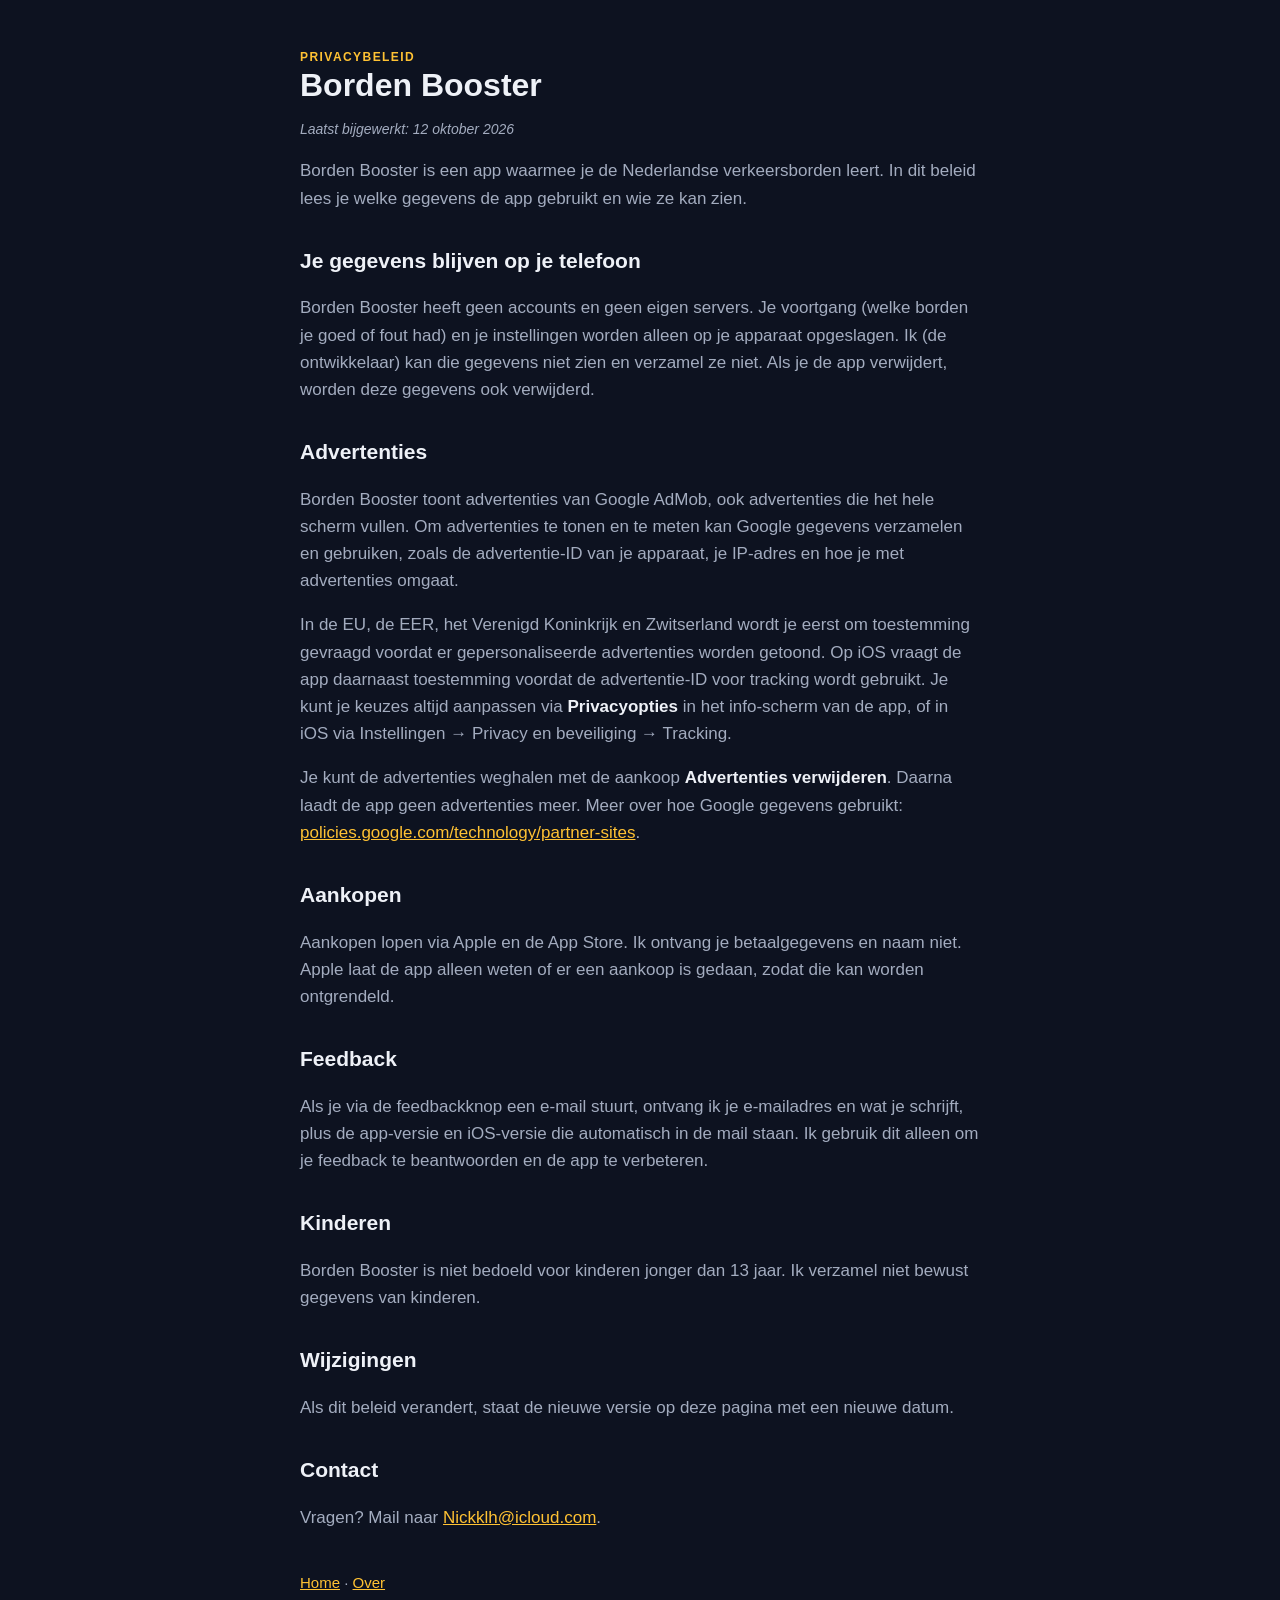
==== privacy.html @ 4d6b13c5 "Add files via upload" ====
<!doctype html>
<html lang="nl">
<head>
<meta charset="utf-8">
<meta name="viewport" content="width=device-width, initial-scale=1">
<title>Borden Booster – Privacybeleid</title>
<link rel="stylesheet" href="style.css">
</head>
<body>
<main>
<div class="tag">Privacybeleid</div>
<h1>Borden Booster</h1>
<p class="updated">Laatst bijgewerkt: 12 oktober 2026</p>

<p>Borden Booster is een app waarmee je de Nederlandse verkeersborden leert. In dit beleid lees je welke gegevens de app gebruikt en wie ze kan zien.</p>

<h2>Je gegevens blijven op je telefoon</h2>
<p>Borden Booster heeft geen accounts en geen eigen servers. Je voortgang (welke borden je goed of fout had) en je instellingen worden alleen op je apparaat opgeslagen. Ik (de ontwikkelaar) kan die gegevens niet zien en verzamel ze niet. Als je de app verwijdert, worden deze gegevens ook verwijderd.</p>

<h2>Advertenties</h2>
<p>Borden Booster toont advertenties van Google AdMob, ook advertenties die het hele scherm vullen. Om advertenties te tonen en te meten kan Google gegevens verzamelen en gebruiken, zoals de advertentie-ID van je apparaat, je IP-adres en hoe je met advertenties omgaat.</p>
<p>In de EU, de EER, het Verenigd Koninkrijk en Zwitserland wordt je eerst om toestemming gevraagd voordat er gepersonaliseerde advertenties worden getoond. Op iOS vraagt de app daarnaast toestemming voordat de advertentie-ID voor tracking wordt gebruikt. Je kunt je keuzes altijd aanpassen via <strong>Privacyopties</strong> in het info-scherm van de app, of in iOS via Instellingen → Privacy en beveiliging → Tracking.</p>
<p>Je kunt de advertenties weghalen met de aankoop <strong>Advertenties verwijderen</strong>. Daarna laadt de app geen advertenties meer. Meer over hoe Google gegevens gebruikt: <a href="https://policies.google.com/technology/partner-sites">policies.google.com/technology/partner-sites</a>.</p>

<h2>Aankopen</h2>
<p>Aankopen lopen via Apple en de App Store. Ik ontvang je betaalgegevens en naam niet. Apple laat de app alleen weten of er een aankoop is gedaan, zodat die kan worden ontgrendeld.</p>

<h2>Feedback</h2>
<p>Als je via de feedbackknop een e-mail stuurt, ontvang ik je e-mailadres en wat je schrijft, plus de app-versie en iOS-versie die automatisch in de mail staan. Ik gebruik dit alleen om je feedback te beantwoorden en de app te verbeteren.</p>

<h2>Kinderen</h2>
<p>Borden Booster is niet bedoeld voor kinderen jonger dan 13 jaar. Ik verzamel niet bewust gegevens van kinderen.</p>

<h2>Wijzigingen</h2>
<p>Als dit beleid verandert, staat de nieuwe versie op deze pagina met een nieuwe datum.</p>

<h2>Contact</h2>
<p>Vragen? Mail naar <a href="mailto:Nickklh@icloud.com?subject=Borden%20Booster%20privacy">Nickklh@icloud.com</a>.</p>

<p class="nav"><a href="index.html">Home</a> · <a href="about.html">Over</a></p>
</main>
</body>
</html>
---- style.css ----
:root { --bg:#0d1220; --card:#161d2e; --text:#eef1f7; --muted:#a3acbf; --accent:#ffc233; --green:#29e57a; }
* { box-sizing:border-box; }
body { margin:0; background:var(--bg); color:var(--text); font:17px/1.6 -apple-system, BlinkMacSystemFont, "Segoe UI", Roboto, sans-serif; }
main { max-width:720px; margin:0 auto; padding:48px 20px 64px; }
header { display:flex; align-items:center; gap:16px; margin-bottom:28px; }
header img { width:72px; height:72px; border-radius:16px; }
h1 { font-size:32px; line-height:1.15; margin:0; }
h2 { font-size:21px; margin:32px 0 6px; }
p, li { color:var(--muted); }
strong { color:var(--text); }
a { color:var(--accent); }
.tag { color:var(--accent); font-size:12px; font-weight:800; letter-spacing:.12em; text-transform:uppercase; }
.card { background:var(--card); border-radius:18px; padding:20px 22px; margin:18px 0; }
.nav { margin-top:40px; color:var(--muted); font-size:15px; }
.updated { font-style:italic; font-size:14px; }
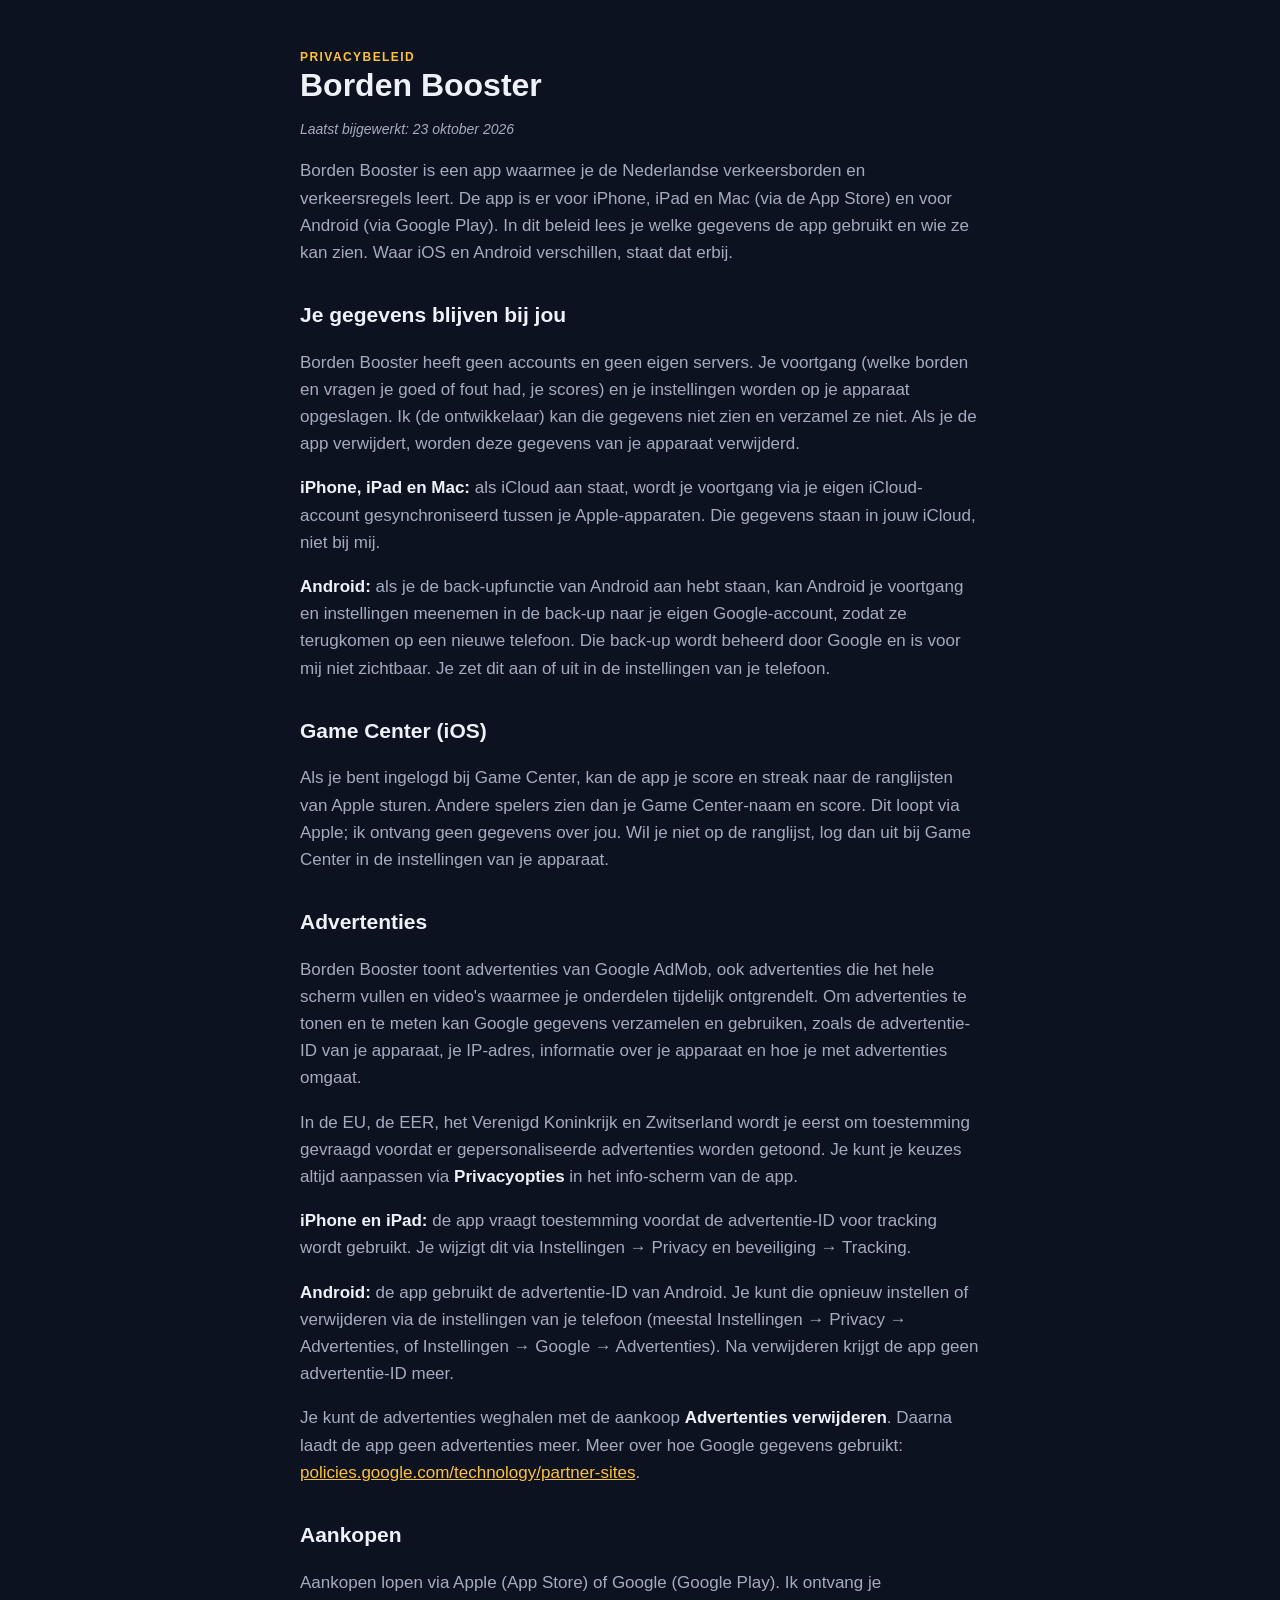
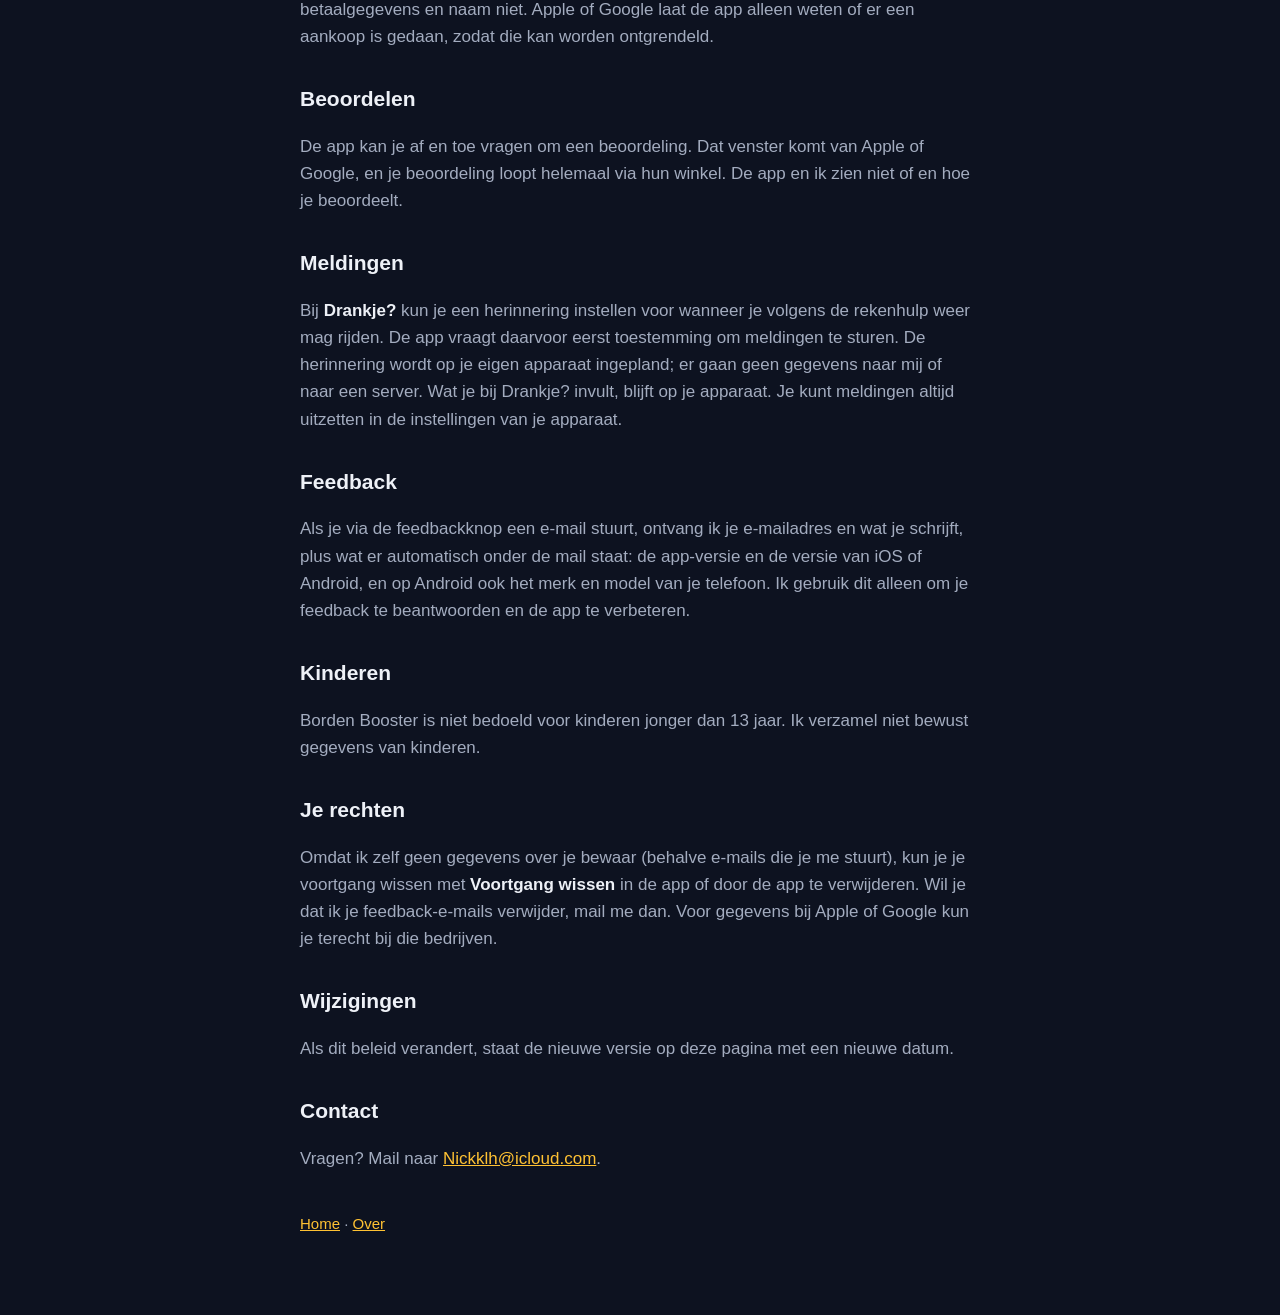
==== commit 62b6b546: "Privacybeleid bijgewerkt voor Android" ====
--- a/privacy.html
+++ b/privacy.html
@@ -10,26 +10,42 @@
 <main>
 <div class="tag">Privacybeleid</div>
 <h1>Borden Booster</h1>
-<p class="updated">Laatst bijgewerkt: 12 oktober 2026</p>
+<p class="updated">Laatst bijgewerkt: 23 oktober 2026</p>
 
-<p>Borden Booster is een app waarmee je de Nederlandse verkeersborden leert. In dit beleid lees je welke gegevens de app gebruikt en wie ze kan zien.</p>
+<p>Borden Booster is een app waarmee je de Nederlandse verkeersborden en verkeersregels leert. De app is er voor iPhone, iPad en Mac (via de App Store) en voor Android (via Google Play). In dit beleid lees je welke gegevens de app gebruikt en wie ze kan zien. Waar iOS en Android verschillen, staat dat erbij.</p>
 
-<h2>Je gegevens blijven op je telefoon</h2>
-<p>Borden Booster heeft geen accounts en geen eigen servers. Je voortgang (welke borden je goed of fout had) en je instellingen worden alleen op je apparaat opgeslagen. Ik (de ontwikkelaar) kan die gegevens niet zien en verzamel ze niet. Als je de app verwijdert, worden deze gegevens ook verwijderd.</p>
+<h2>Je gegevens blijven bij jou</h2>
+<p>Borden Booster heeft geen accounts en geen eigen servers. Je voortgang (welke borden en vragen je goed of fout had, je scores) en je instellingen worden op je apparaat opgeslagen. Ik (de ontwikkelaar) kan die gegevens niet zien en verzamel ze niet. Als je de app verwijdert, worden deze gegevens van je apparaat verwijderd.</p>
+<p><strong>iPhone, iPad en Mac:</strong> als iCloud aan staat, wordt je voortgang via je eigen iCloud-account gesynchroniseerd tussen je Apple-apparaten. Die gegevens staan in jouw iCloud, niet bij mij.</p>
+<p><strong>Android:</strong> als je de back-upfunctie van Android aan hebt staan, kan Android je voortgang en instellingen meenemen in de back-up naar je eigen Google-account, zodat ze terugkomen op een nieuwe telefoon. Die back-up wordt beheerd door Google en is voor mij niet zichtbaar. Je zet dit aan of uit in de instellingen van je telefoon.</p>
+
+<h2>Game Center (iOS)</h2>
+<p>Als je bent ingelogd bij Game Center, kan de app je score en streak naar de ranglijsten van Apple sturen. Andere spelers zien dan je Game Center-naam en score. Dit loopt via Apple; ik ontvang geen gegevens over jou. Wil je niet op de ranglijst, log dan uit bij Game Center in de instellingen van je apparaat.</p>
 
 <h2>Advertenties</h2>
-<p>Borden Booster toont advertenties van Google AdMob, ook advertenties die het hele scherm vullen. Om advertenties te tonen en te meten kan Google gegevens verzamelen en gebruiken, zoals de advertentie-ID van je apparaat, je IP-adres en hoe je met advertenties omgaat.</p>
-<p>In de EU, de EER, het Verenigd Koninkrijk en Zwitserland wordt je eerst om toestemming gevraagd voordat er gepersonaliseerde advertenties worden getoond. Op iOS vraagt de app daarnaast toestemming voordat de advertentie-ID voor tracking wordt gebruikt. Je kunt je keuzes altijd aanpassen via <strong>Privacyopties</strong> in het info-scherm van de app, of in iOS via Instellingen → Privacy en beveiliging → Tracking.</p>
+<p>Borden Booster toont advertenties van Google AdMob, ook advertenties die het hele scherm vullen en video's waarmee je onderdelen tijdelijk ontgrendelt. Om advertenties te tonen en te meten kan Google gegevens verzamelen en gebruiken, zoals de advertentie-ID van je apparaat, je IP-adres, informatie over je apparaat en hoe je met advertenties omgaat.</p>
+<p>In de EU, de EER, het Verenigd Koninkrijk en Zwitserland wordt je eerst om toestemming gevraagd voordat er gepersonaliseerde advertenties worden getoond. Je kunt je keuzes altijd aanpassen via <strong>Privacyopties</strong> in het info-scherm van de app.</p>
+<p><strong>iPhone en iPad:</strong> de app vraagt toestemming voordat de advertentie-ID voor tracking wordt gebruikt. Je wijzigt dit via Instellingen → Privacy en beveiliging → Tracking.</p>
+<p><strong>Android:</strong> de app gebruikt de advertentie-ID van Android. Je kunt die opnieuw instellen of verwijderen via de instellingen van je telefoon (meestal Instellingen → Privacy → Advertenties, of Instellingen → Google → Advertenties). Na verwijderen krijgt de app geen advertentie-ID meer.</p>
 <p>Je kunt de advertenties weghalen met de aankoop <strong>Advertenties verwijderen</strong>. Daarna laadt de app geen advertenties meer. Meer over hoe Google gegevens gebruikt: <a href="https://policies.google.com/technology/partner-sites">policies.google.com/technology/partner-sites</a>.</p>
 
 <h2>Aankopen</h2>
-<p>Aankopen lopen via Apple en de App Store. Ik ontvang je betaalgegevens en naam niet. Apple laat de app alleen weten of er een aankoop is gedaan, zodat die kan worden ontgrendeld.</p>
+<p>Aankopen lopen via Apple (App Store) of Google (Google Play). Ik ontvang je betaalgegevens en naam niet. Apple of Google laat de app alleen weten of er een aankoop is gedaan, zodat die kan worden ontgrendeld.</p>
+
+<h2>Beoordelen</h2>
+<p>De app kan je af en toe vragen om een beoordeling. Dat venster komt van Apple of Google, en je beoordeling loopt helemaal via hun winkel. De app en ik zien niet of en hoe je beoordeelt.</p>
+
+<h2>Meldingen</h2>
+<p>Bij <strong>Drankje?</strong> kun je een herinnering instellen voor wanneer je volgens de rekenhulp weer mag rijden. De app vraagt daarvoor eerst toestemming om meldingen te sturen. De herinnering wordt op je eigen apparaat ingepland; er gaan geen gegevens naar mij of naar een server. Wat je bij Drankje? invult, blijft op je apparaat. Je kunt meldingen altijd uitzetten in de instellingen van je apparaat.</p>
 
 <h2>Feedback</h2>
-<p>Als je via de feedbackknop een e-mail stuurt, ontvang ik je e-mailadres en wat je schrijft, plus de app-versie en iOS-versie die automatisch in de mail staan. Ik gebruik dit alleen om je feedback te beantwoorden en de app te verbeteren.</p>
+<p>Als je via de feedbackknop een e-mail stuurt, ontvang ik je e-mailadres en wat je schrijft, plus wat er automatisch onder de mail staat: de app-versie en de versie van iOS of Android, en op Android ook het merk en model van je telefoon. Ik gebruik dit alleen om je feedback te beantwoorden en de app te verbeteren.</p>
 
 <h2>Kinderen</h2>
 <p>Borden Booster is niet bedoeld voor kinderen jonger dan 13 jaar. Ik verzamel niet bewust gegevens van kinderen.</p>
+
+<h2>Je rechten</h2>
+<p>Omdat ik zelf geen gegevens over je bewaar (behalve e-mails die je me stuurt), kun je je voortgang wissen met <strong>Voortgang wissen</strong> in de app of door de app te verwijderen. Wil je dat ik je feedback-e-mails verwijder, mail me dan. Voor gegevens bij Apple of Google kun je terecht bij die bedrijven.</p>
 
 <h2>Wijzigingen</h2>
 <p>Als dit beleid verandert, staat de nieuwe versie op deze pagina met een nieuwe datum.</p>
